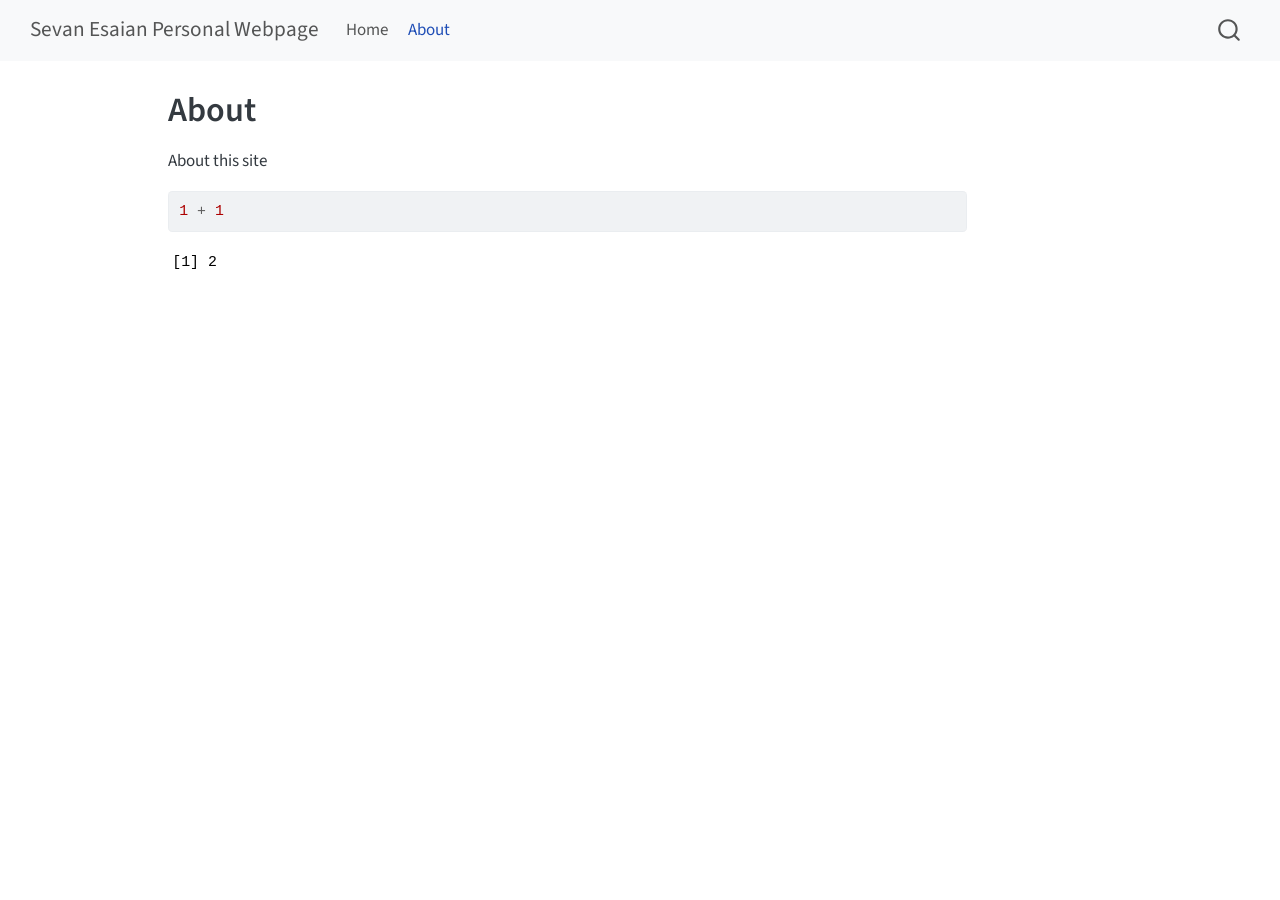
==== docs/about.html @ 4bac989a "my commit message" ====
<!DOCTYPE html>
<html xmlns="http://www.w3.org/1999/xhtml" lang="en" xml:lang="en"><head>

<meta charset="utf-8">
<meta name="generator" content="quarto-1.5.56">

<meta name="viewport" content="width=device-width, initial-scale=1.0, user-scalable=yes">


<title>About – Sevan Esaian Personal Webpage</title>
<style>
code{white-space: pre-wrap;}
span.smallcaps{font-variant: small-caps;}
div.columns{display: flex; gap: min(4vw, 1.5em);}
div.column{flex: auto; overflow-x: auto;}
div.hanging-indent{margin-left: 1.5em; text-indent: -1.5em;}
ul.task-list{list-style: none;}
ul.task-list li input[type="checkbox"] {
  width: 0.8em;
  margin: 0 0.8em 0.2em -1em; /* quarto-specific, see https://github.com/quarto-dev/quarto-cli/issues/4556 */ 
  vertical-align: middle;
}
/* CSS for syntax highlighting */
pre > code.sourceCode { white-space: pre; position: relative; }
pre > code.sourceCode > span { line-height: 1.25; }
pre > code.sourceCode > span:empty { height: 1.2em; }
.sourceCode { overflow: visible; }
code.sourceCode > span { color: inherit; text-decoration: inherit; }
div.sourceCode { margin: 1em 0; }
pre.sourceCode { margin: 0; }
@media screen {
div.sourceCode { overflow: auto; }
}
@media print {
pre > code.sourceCode { white-space: pre-wrap; }
pre > code.sourceCode > span { display: inline-block; text-indent: -5em; padding-left: 5em; }
}
pre.numberSource code
  { counter-reset: source-line 0; }
pre.numberSource code > span
  { position: relative; left: -4em; counter-increment: source-line; }
pre.numberSource code > span > a:first-child::before
  { content: counter(source-line);
    position: relative; left: -1em; text-align: right; vertical-align: baseline;
    border: none; display: inline-block;
    -webkit-touch-callout: none; -webkit-user-select: none;
    -khtml-user-select: none; -moz-user-select: none;
    -ms-user-select: none; user-select: none;
    padding: 0 4px; width: 4em;
  }
pre.numberSource { margin-left: 3em;  padding-left: 4px; }
div.sourceCode
  {   }
@media screen {
pre > code.sourceCode > span > a:first-child::before { text-decoration: underline; }
}
</style>


<script src="site_libs/quarto-nav/quarto-nav.js"></script>
<script src="site_libs/quarto-nav/headroom.min.js"></script>
<script src="site_libs/clipboard/clipboard.min.js"></script>
<script src="site_libs/quarto-search/autocomplete.umd.js"></script>
<script src="site_libs/quarto-search/fuse.min.js"></script>
<script src="site_libs/quarto-search/quarto-search.js"></script>
<meta name="quarto:offset" content="./">
<script src="site_libs/quarto-html/quarto.js"></script>
<script src="site_libs/quarto-html/popper.min.js"></script>
<script src="site_libs/quarto-html/tippy.umd.min.js"></script>
<script src="site_libs/quarto-html/anchor.min.js"></script>
<link href="site_libs/quarto-html/tippy.css" rel="stylesheet">
<link href="site_libs/quarto-html/quarto-syntax-highlighting.css" rel="stylesheet" id="quarto-text-highlighting-styles">
<script src="site_libs/bootstrap/bootstrap.min.js"></script>
<link href="site_libs/bootstrap/bootstrap-icons.css" rel="stylesheet">
<link href="site_libs/bootstrap/bootstrap.min.css" rel="stylesheet" id="quarto-bootstrap" data-mode="light">
<script id="quarto-search-options" type="application/json">{
  "location": "navbar",
  "copy-button": false,
  "collapse-after": 3,
  "panel-placement": "end",
  "type": "overlay",
  "limit": 50,
  "keyboard-shortcut": [
    "f",
    "/",
    "s"
  ],
  "show-item-context": false,
  "language": {
    "search-no-results-text": "No results",
    "search-matching-documents-text": "matching documents",
    "search-copy-link-title": "Copy link to search",
    "search-hide-matches-text": "Hide additional matches",
    "search-more-match-text": "more match in this document",
    "search-more-matches-text": "more matches in this document",
    "search-clear-button-title": "Clear",
    "search-text-placeholder": "",
    "search-detached-cancel-button-title": "Cancel",
    "search-submit-button-title": "Submit",
    "search-label": "Search"
  }
}</script>


<link rel="stylesheet" href="styles.css">
</head>

<body class="nav-fixed">

<div id="quarto-search-results"></div>
  <header id="quarto-header" class="headroom fixed-top">
    <nav class="navbar navbar-expand-lg " data-bs-theme="dark">
      <div class="navbar-container container-fluid">
      <div class="navbar-brand-container mx-auto">
    <a class="navbar-brand" href="./index.html">
    <span class="navbar-title">Sevan Esaian Personal Webpage</span>
    </a>
  </div>
            <div id="quarto-search" class="" title="Search"></div>
          <button class="navbar-toggler" type="button" data-bs-toggle="collapse" data-bs-target="#navbarCollapse" aria-controls="navbarCollapse" role="menu" aria-expanded="false" aria-label="Toggle navigation" onclick="if (window.quartoToggleHeadroom) { window.quartoToggleHeadroom(); }">
  <span class="navbar-toggler-icon"></span>
</button>
          <div class="collapse navbar-collapse" id="navbarCollapse">
            <ul class="navbar-nav navbar-nav-scroll me-auto">
  <li class="nav-item">
    <a class="nav-link" href="./index.html"> 
<span class="menu-text">Home</span></a>
  </li>  
  <li class="nav-item">
    <a class="nav-link active" href="./about.html" aria-current="page"> 
<span class="menu-text">About</span></a>
  </li>  
</ul>
          </div> <!-- /navcollapse -->
            <div class="quarto-navbar-tools">
</div>
      </div> <!-- /container-fluid -->
    </nav>
</header>
<!-- content -->
<div id="quarto-content" class="quarto-container page-columns page-rows-contents page-layout-article page-navbar">
<!-- sidebar -->
<!-- margin-sidebar -->
    <div id="quarto-margin-sidebar" class="sidebar margin-sidebar zindex-bottom">
        
    </div>
<!-- main -->
<main class="content" id="quarto-document-content">

<header id="title-block-header" class="quarto-title-block default">
<div class="quarto-title">
<h1 class="title">About</h1>
</div>



<div class="quarto-title-meta">

    
  
    
  </div>
  


</header>


<p>About this site</p>
<div class="cell">
<div class="sourceCode cell-code" id="cb1"><pre class="sourceCode r code-with-copy"><code class="sourceCode r"><span id="cb1-1"><a href="#cb1-1" aria-hidden="true" tabindex="-1"></a><span class="dv">1</span> <span class="sc">+</span> <span class="dv">1</span></span></code><button title="Copy to Clipboard" class="code-copy-button"><i class="bi"></i></button></pre></div>
<div class="cell-output cell-output-stdout">
<pre><code>[1] 2</code></pre>
</div>
</div>



</main> <!-- /main -->
<script id="quarto-html-after-body" type="application/javascript">
window.document.addEventListener("DOMContentLoaded", function (event) {
  const toggleBodyColorMode = (bsSheetEl) => {
    const mode = bsSheetEl.getAttribute("data-mode");
    const bodyEl = window.document.querySelector("body");
    if (mode === "dark") {
      bodyEl.classList.add("quarto-dark");
      bodyEl.classList.remove("quarto-light");
    } else {
      bodyEl.classList.add("quarto-light");
      bodyEl.classList.remove("quarto-dark");
    }
  }
  const toggleBodyColorPrimary = () => {
    const bsSheetEl = window.document.querySelector("link#quarto-bootstrap");
    if (bsSheetEl) {
      toggleBodyColorMode(bsSheetEl);
    }
  }
  toggleBodyColorPrimary();  
  const icon = "";
  const anchorJS = new window.AnchorJS();
  anchorJS.options = {
    placement: 'right',
    icon: icon
  };
  anchorJS.add('.anchored');
  const isCodeAnnotation = (el) => {
    for (const clz of el.classList) {
      if (clz.startsWith('code-annotation-')) {                     
        return true;
      }
    }
    return false;
  }
  const onCopySuccess = function(e) {
    // button target
    const button = e.trigger;
    // don't keep focus
    button.blur();
    // flash "checked"
    button.classList.add('code-copy-button-checked');
    var currentTitle = button.getAttribute("title");
    button.setAttribute("title", "Copied!");
    let tooltip;
    if (window.bootstrap) {
      button.setAttribute("data-bs-toggle", "tooltip");
      button.setAttribute("data-bs-placement", "left");
      button.setAttribute("data-bs-title", "Copied!");
      tooltip = new bootstrap.Tooltip(button, 
        { trigger: "manual", 
          customClass: "code-copy-button-tooltip",
          offset: [0, -8]});
      tooltip.show();    
    }
    setTimeout(function() {
      if (tooltip) {
        tooltip.hide();
        button.removeAttribute("data-bs-title");
        button.removeAttribute("data-bs-toggle");
        button.removeAttribute("data-bs-placement");
      }
      button.setAttribute("title", currentTitle);
      button.classList.remove('code-copy-button-checked');
    }, 1000);
    // clear code selection
    e.clearSelection();
  }
  const getTextToCopy = function(trigger) {
      const codeEl = trigger.previousElementSibling.cloneNode(true);
      for (const childEl of codeEl.children) {
        if (isCodeAnnotation(childEl)) {
          childEl.remove();
        }
      }
      return codeEl.innerText;
  }
  const clipboard = new window.ClipboardJS('.code-copy-button:not([data-in-quarto-modal])', {
    text: getTextToCopy
  });
  clipboard.on('success', onCopySuccess);
  if (window.document.getElementById('quarto-embedded-source-code-modal')) {
    // For code content inside modals, clipBoardJS needs to be initialized with a container option
    // TODO: Check when it could be a function (https://github.com/zenorocha/clipboard.js/issues/860)
    const clipboardModal = new window.ClipboardJS('.code-copy-button[data-in-quarto-modal]', {
      text: getTextToCopy,
      container: window.document.getElementById('quarto-embedded-source-code-modal')
    });
    clipboardModal.on('success', onCopySuccess);
  }
    var localhostRegex = new RegExp(/^(?:http|https):\/\/localhost\:?[0-9]*\//);
    var mailtoRegex = new RegExp(/^mailto:/);
      var filterRegex = new RegExp('/' + window.location.host + '/');
    var isInternal = (href) => {
        return filterRegex.test(href) || localhostRegex.test(href) || mailtoRegex.test(href);
    }
    // Inspect non-navigation links and adorn them if external
 	var links = window.document.querySelectorAll('a[href]:not(.nav-link):not(.navbar-brand):not(.toc-action):not(.sidebar-link):not(.sidebar-item-toggle):not(.pagination-link):not(.no-external):not([aria-hidden]):not(.dropdown-item):not(.quarto-navigation-tool):not(.about-link)');
    for (var i=0; i<links.length; i++) {
      const link = links[i];
      if (!isInternal(link.href)) {
        // undo the damage that might have been done by quarto-nav.js in the case of
        // links that we want to consider external
        if (link.dataset.originalHref !== undefined) {
          link.href = link.dataset.originalHref;
        }
      }
    }
  function tippyHover(el, contentFn, onTriggerFn, onUntriggerFn) {
    const config = {
      allowHTML: true,
      maxWidth: 500,
      delay: 100,
      arrow: false,
      appendTo: function(el) {
          return el.parentElement;
      },
      interactive: true,
      interactiveBorder: 10,
      theme: 'quarto',
      placement: 'bottom-start',
    };
    if (contentFn) {
      config.content = contentFn;
    }
    if (onTriggerFn) {
      config.onTrigger = onTriggerFn;
    }
    if (onUntriggerFn) {
      config.onUntrigger = onUntriggerFn;
    }
    window.tippy(el, config); 
  }
  const noterefs = window.document.querySelectorAll('a[role="doc-noteref"]');
  for (var i=0; i<noterefs.length; i++) {
    const ref = noterefs[i];
    tippyHover(ref, function() {
      // use id or data attribute instead here
      let href = ref.getAttribute('data-footnote-href') || ref.getAttribute('href');
      try { href = new URL(href).hash; } catch {}
      const id = href.replace(/^#\/?/, "");
      const note = window.document.getElementById(id);
      if (note) {
        return note.innerHTML;
      } else {
        return "";
      }
    });
  }
  const xrefs = window.document.querySelectorAll('a.quarto-xref');
  const processXRef = (id, note) => {
    // Strip column container classes
    const stripColumnClz = (el) => {
      el.classList.remove("page-full", "page-columns");
      if (el.children) {
        for (const child of el.children) {
          stripColumnClz(child);
        }
      }
    }
    stripColumnClz(note)
    if (id === null || id.startsWith('sec-')) {
      // Special case sections, only their first couple elements
      const container = document.createElement("div");
      if (note.children && note.children.length > 2) {
        container.appendChild(note.children[0].cloneNode(true));
        for (let i = 1; i < note.children.length; i++) {
          const child = note.children[i];
          if (child.tagName === "P" && child.innerText === "") {
            continue;
          } else {
            container.appendChild(child.cloneNode(true));
            break;
          }
        }
        if (window.Quarto?.typesetMath) {
          window.Quarto.typesetMath(container);
        }
        return container.innerHTML
      } else {
        if (window.Quarto?.typesetMath) {
          window.Quarto.typesetMath(note);
        }
        return note.innerHTML;
      }
    } else {
      // Remove any anchor links if they are present
      const anchorLink = note.querySelector('a.anchorjs-link');
      if (anchorLink) {
        anchorLink.remove();
      }
      if (window.Quarto?.typesetMath) {
        window.Quarto.typesetMath(note);
      }
      // TODO in 1.5, we should make sure this works without a callout special case
      if (note.classList.contains("callout")) {
        return note.outerHTML;
      } else {
        return note.innerHTML;
      }
    }
  }
  for (var i=0; i<xrefs.length; i++) {
    const xref = xrefs[i];
    tippyHover(xref, undefined, function(instance) {
      instance.disable();
      let url = xref.getAttribute('href');
      let hash = undefined; 
      if (url.startsWith('#')) {
        hash = url;
      } else {
        try { hash = new URL(url).hash; } catch {}
      }
      if (hash) {
        const id = hash.replace(/^#\/?/, "");
        const note = window.document.getElementById(id);
        if (note !== null) {
          try {
            const html = processXRef(id, note.cloneNode(true));
            instance.setContent(html);
          } finally {
            instance.enable();
            instance.show();
          }
        } else {
          // See if we can fetch this
          fetch(url.split('#')[0])
          .then(res => res.text())
          .then(html => {
            const parser = new DOMParser();
            const htmlDoc = parser.parseFromString(html, "text/html");
            const note = htmlDoc.getElementById(id);
            if (note !== null) {
              const html = processXRef(id, note);
              instance.setContent(html);
            } 
          }).finally(() => {
            instance.enable();
            instance.show();
          });
        }
      } else {
        // See if we can fetch a full url (with no hash to target)
        // This is a special case and we should probably do some content thinning / targeting
        fetch(url)
        .then(res => res.text())
        .then(html => {
          const parser = new DOMParser();
          const htmlDoc = parser.parseFromString(html, "text/html");
          const note = htmlDoc.querySelector('main.content');
          if (note !== null) {
            // This should only happen for chapter cross references
            // (since there is no id in the URL)
            // remove the first header
            if (note.children.length > 0 && note.children[0].tagName === "HEADER") {
              note.children[0].remove();
            }
            const html = processXRef(null, note);
            instance.setContent(html);
          } 
        }).finally(() => {
          instance.enable();
          instance.show();
        });
      }
    }, function(instance) {
    });
  }
      let selectedAnnoteEl;
      const selectorForAnnotation = ( cell, annotation) => {
        let cellAttr = 'data-code-cell="' + cell + '"';
        let lineAttr = 'data-code-annotation="' +  annotation + '"';
        const selector = 'span[' + cellAttr + '][' + lineAttr + ']';
        return selector;
      }
      const selectCodeLines = (annoteEl) => {
        const doc = window.document;
        const targetCell = annoteEl.getAttribute("data-target-cell");
        const targetAnnotation = annoteEl.getAttribute("data-target-annotation");
        const annoteSpan = window.document.querySelector(selectorForAnnotation(targetCell, targetAnnotation));
        const lines = annoteSpan.getAttribute("data-code-lines").split(",");
        const lineIds = lines.map((line) => {
          return targetCell + "-" + line;
        })
        let top = null;
        let height = null;
        let parent = null;
        if (lineIds.length > 0) {
            //compute the position of the single el (top and bottom and make a div)
            const el = window.document.getElementById(lineIds[0]);
            top = el.offsetTop;
            height = el.offsetHeight;
            parent = el.parentElement.parentElement;
          if (lineIds.length > 1) {
            const lastEl = window.document.getElementById(lineIds[lineIds.length - 1]);
            const bottom = lastEl.offsetTop + lastEl.offsetHeight;
            height = bottom - top;
          }
          if (top !== null && height !== null && parent !== null) {
            // cook up a div (if necessary) and position it 
            let div = window.document.getElementById("code-annotation-line-highlight");
            if (div === null) {
              div = window.document.createElement("div");
              div.setAttribute("id", "code-annotation-line-highlight");
              div.style.position = 'absolute';
              parent.appendChild(div);
            }
            div.style.top = top - 2 + "px";
            div.style.height = height + 4 + "px";
            div.style.left = 0;
            let gutterDiv = window.document.getElementById("code-annotation-line-highlight-gutter");
            if (gutterDiv === null) {
              gutterDiv = window.document.createElement("div");
              gutterDiv.setAttribute("id", "code-annotation-line-highlight-gutter");
              gutterDiv.style.position = 'absolute';
              const codeCell = window.document.getElementById(targetCell);
              const gutter = codeCell.querySelector('.code-annotation-gutter');
              gutter.appendChild(gutterDiv);
            }
            gutterDiv.style.top = top - 2 + "px";
            gutterDiv.style.height = height + 4 + "px";
          }
          selectedAnnoteEl = annoteEl;
        }
      };
      const unselectCodeLines = () => {
        const elementsIds = ["code-annotation-line-highlight", "code-annotation-line-highlight-gutter"];
        elementsIds.forEach((elId) => {
          const div = window.document.getElementById(elId);
          if (div) {
            div.remove();
          }
        });
        selectedAnnoteEl = undefined;
      };
        // Handle positioning of the toggle
    window.addEventListener(
      "resize",
      throttle(() => {
        elRect = undefined;
        if (selectedAnnoteEl) {
          selectCodeLines(selectedAnnoteEl);
        }
      }, 10)
    );
    function throttle(fn, ms) {
    let throttle = false;
    let timer;
      return (...args) => {
        if(!throttle) { // first call gets through
            fn.apply(this, args);
            throttle = true;
        } else { // all the others get throttled
            if(timer) clearTimeout(timer); // cancel #2
            timer = setTimeout(() => {
              fn.apply(this, args);
              timer = throttle = false;
            }, ms);
        }
      };
    }
      // Attach click handler to the DT
      const annoteDls = window.document.querySelectorAll('dt[data-target-cell]');
      for (const annoteDlNode of annoteDls) {
        annoteDlNode.addEventListener('click', (event) => {
          const clickedEl = event.target;
          if (clickedEl !== selectedAnnoteEl) {
            unselectCodeLines();
            const activeEl = window.document.querySelector('dt[data-target-cell].code-annotation-active');
            if (activeEl) {
              activeEl.classList.remove('code-annotation-active');
            }
            selectCodeLines(clickedEl);
            clickedEl.classList.add('code-annotation-active');
          } else {
            // Unselect the line
            unselectCodeLines();
            clickedEl.classList.remove('code-annotation-active');
          }
        });
      }
  const findCites = (el) => {
    const parentEl = el.parentElement;
    if (parentEl) {
      const cites = parentEl.dataset.cites;
      if (cites) {
        return {
          el,
          cites: cites.split(' ')
        };
      } else {
        return findCites(el.parentElement)
      }
    } else {
      return undefined;
    }
  };
  var bibliorefs = window.document.querySelectorAll('a[role="doc-biblioref"]');
  for (var i=0; i<bibliorefs.length; i++) {
    const ref = bibliorefs[i];
    const citeInfo = findCites(ref);
    if (citeInfo) {
      tippyHover(citeInfo.el, function() {
        var popup = window.document.createElement('div');
        citeInfo.cites.forEach(function(cite) {
          var citeDiv = window.document.createElement('div');
          citeDiv.classList.add('hanging-indent');
          citeDiv.classList.add('csl-entry');
          var biblioDiv = window.document.getElementById('ref-' + cite);
          if (biblioDiv) {
            citeDiv.innerHTML = biblioDiv.innerHTML;
          }
          popup.appendChild(citeDiv);
        });
        return popup.innerHTML;
      });
    }
  }
});
</script>
</div> <!-- /content -->




</body></html>
---- docs/site_libs/quarto-html/tippy.css ----
.tippy-box[data-animation=fade][data-state=hidden]{opacity:0}[data-tippy-root]{max-width:calc(100vw - 10px)}.tippy-box{position:relative;background-color:#333;color:#fff;border-radius:4px;font-size:14px;line-height:1.4;white-space:normal;outline:0;transition-property:transform,visibility,opacity}.tippy-box[data-placement^=top]>.tippy-arrow{bottom:0}.tippy-box[data-placement^=top]>.tippy-arrow:before{bottom:-7px;left:0;border-width:8px 8px 0;border-top-color:initial;transform-origin:center top}.tippy-box[data-placement^=bottom]>.tippy-arrow{top:0}.tippy-box[data-placement^=bottom]>.tippy-arrow:before{top:-7px;left:0;border-width:0 8px 8px;border-bottom-color:initial;transform-origin:center bottom}.tippy-box[data-placement^=left]>.tippy-arrow{right:0}.tippy-box[data-placement^=left]>.tippy-arrow:before{border-width:8px 0 8px 8px;border-left-color:initial;right:-7px;transform-origin:center left}.tippy-box[data-placement^=right]>.tippy-arrow{left:0}.tippy-box[data-placement^=right]>.tippy-arrow:before{left:-7px;border-width:8px 8px 8px 0;border-right-color:initial;transform-origin:center right}.tippy-box[data-inertia][data-state=visible]{transition-timing-function:cubic-bezier(.54,1.5,.38,1.11)}.tippy-arrow{width:16px;height:16px;color:#333}.tippy-arrow:before{content:"";position:absolute;border-color:transparent;border-style:solid}.tippy-content{position:relative;padding:5px 9px;z-index:1}
---- docs/site_libs/quarto-html/quarto-syntax-highlighting.css ----
/* quarto syntax highlight colors */
:root {
  --quarto-hl-ot-color: #003B4F;
  --quarto-hl-at-color: #657422;
  --quarto-hl-ss-color: #20794D;
  --quarto-hl-an-color: #5E5E5E;
  --quarto-hl-fu-color: #4758AB;
  --quarto-hl-st-color: #20794D;
  --quarto-hl-cf-color: #003B4F;
  --quarto-hl-op-color: #5E5E5E;
  --quarto-hl-er-color: #AD0000;
  --quarto-hl-bn-color: #AD0000;
  --quarto-hl-al-color: #AD0000;
  --quarto-hl-va-color: #111111;
  --quarto-hl-bu-color: inherit;
  --quarto-hl-ex-color: inherit;
  --quarto-hl-pp-color: #AD0000;
  --quarto-hl-in-color: #5E5E5E;
  --quarto-hl-vs-color: #20794D;
  --quarto-hl-wa-color: #5E5E5E;
  --quarto-hl-do-color: #5E5E5E;
  --quarto-hl-im-color: #00769E;
  --quarto-hl-ch-color: #20794D;
  --quarto-hl-dt-color: #AD0000;
  --quarto-hl-fl-color: #AD0000;
  --quarto-hl-co-color: #5E5E5E;
  --quarto-hl-cv-color: #5E5E5E;
  --quarto-hl-cn-color: #8f5902;
  --quarto-hl-sc-color: #5E5E5E;
  --quarto-hl-dv-color: #AD0000;
  --quarto-hl-kw-color: #003B4F;
}

/* other quarto variables */
:root {
  --quarto-font-monospace: SFMono-Regular, Menlo, Monaco, Consolas, "Liberation Mono", "Courier New", monospace;
}

pre > code.sourceCode > span {
  color: #003B4F;
}

code span {
  color: #003B4F;
}

code.sourceCode > span {
  color: #003B4F;
}

div.sourceCode,
div.sourceCode pre.sourceCode {
  color: #003B4F;
}

code span.ot {
  color: #003B4F;
  font-style: inherit;
}

code span.at {
  color: #657422;
  font-style: inherit;
}

code span.ss {
  color: #20794D;
  font-style: inherit;
}

code span.an {
  color: #5E5E5E;
  font-style: inherit;
}

code span.fu {
  color: #4758AB;
  font-style: inherit;
}

code span.st {
  color: #20794D;
  font-style: inherit;
}

code span.cf {
  color: #003B4F;
  font-weight: bold;
  font-style: inherit;
}

code span.op {
  color: #5E5E5E;
  font-style: inherit;
}

code span.er {
  color: #AD0000;
  font-style: inherit;
}

code span.bn {
  color: #AD0000;
  font-style: inherit;
}

code span.al {
  color: #AD0000;
  font-style: inherit;
}

code span.va {
  color: #111111;
  font-style: inherit;
}

code span.bu {
  font-style: inherit;
}

code span.ex {
  font-style: inherit;
}

code span.pp {
  color: #AD0000;
  font-style: inherit;
}

code span.in {
  color: #5E5E5E;
  font-style: inherit;
}

code span.vs {
  color: #20794D;
  font-style: inherit;
}

code span.wa {
  color: #5E5E5E;
  font-style: italic;
}

code span.do {
  color: #5E5E5E;
  font-style: italic;
}

code span.im {
  color: #00769E;
  font-style: inherit;
}

code span.ch {
  color: #20794D;
  font-style: inherit;
}

code span.dt {
  color: #AD0000;
  font-style: inherit;
}

code span.fl {
  color: #AD0000;
  font-style: inherit;
}

code span.co {
  color: #5E5E5E;
  font-style: inherit;
}

code span.cv {
  color: #5E5E5E;
  font-style: italic;
}

code span.cn {
  color: #8f5902;
  font-style: inherit;
}

code span.sc {
  color: #5E5E5E;
  font-style: inherit;
}

code span.dv {
  color: #AD0000;
  font-style: inherit;
}

code span.kw {
  color: #003B4F;
  font-weight: bold;
  font-style: inherit;
}

.prevent-inlining {
  content: "</";
}

/*# sourceMappingURL=debc5d5d77c3f9108843748ff7464032.css.map */
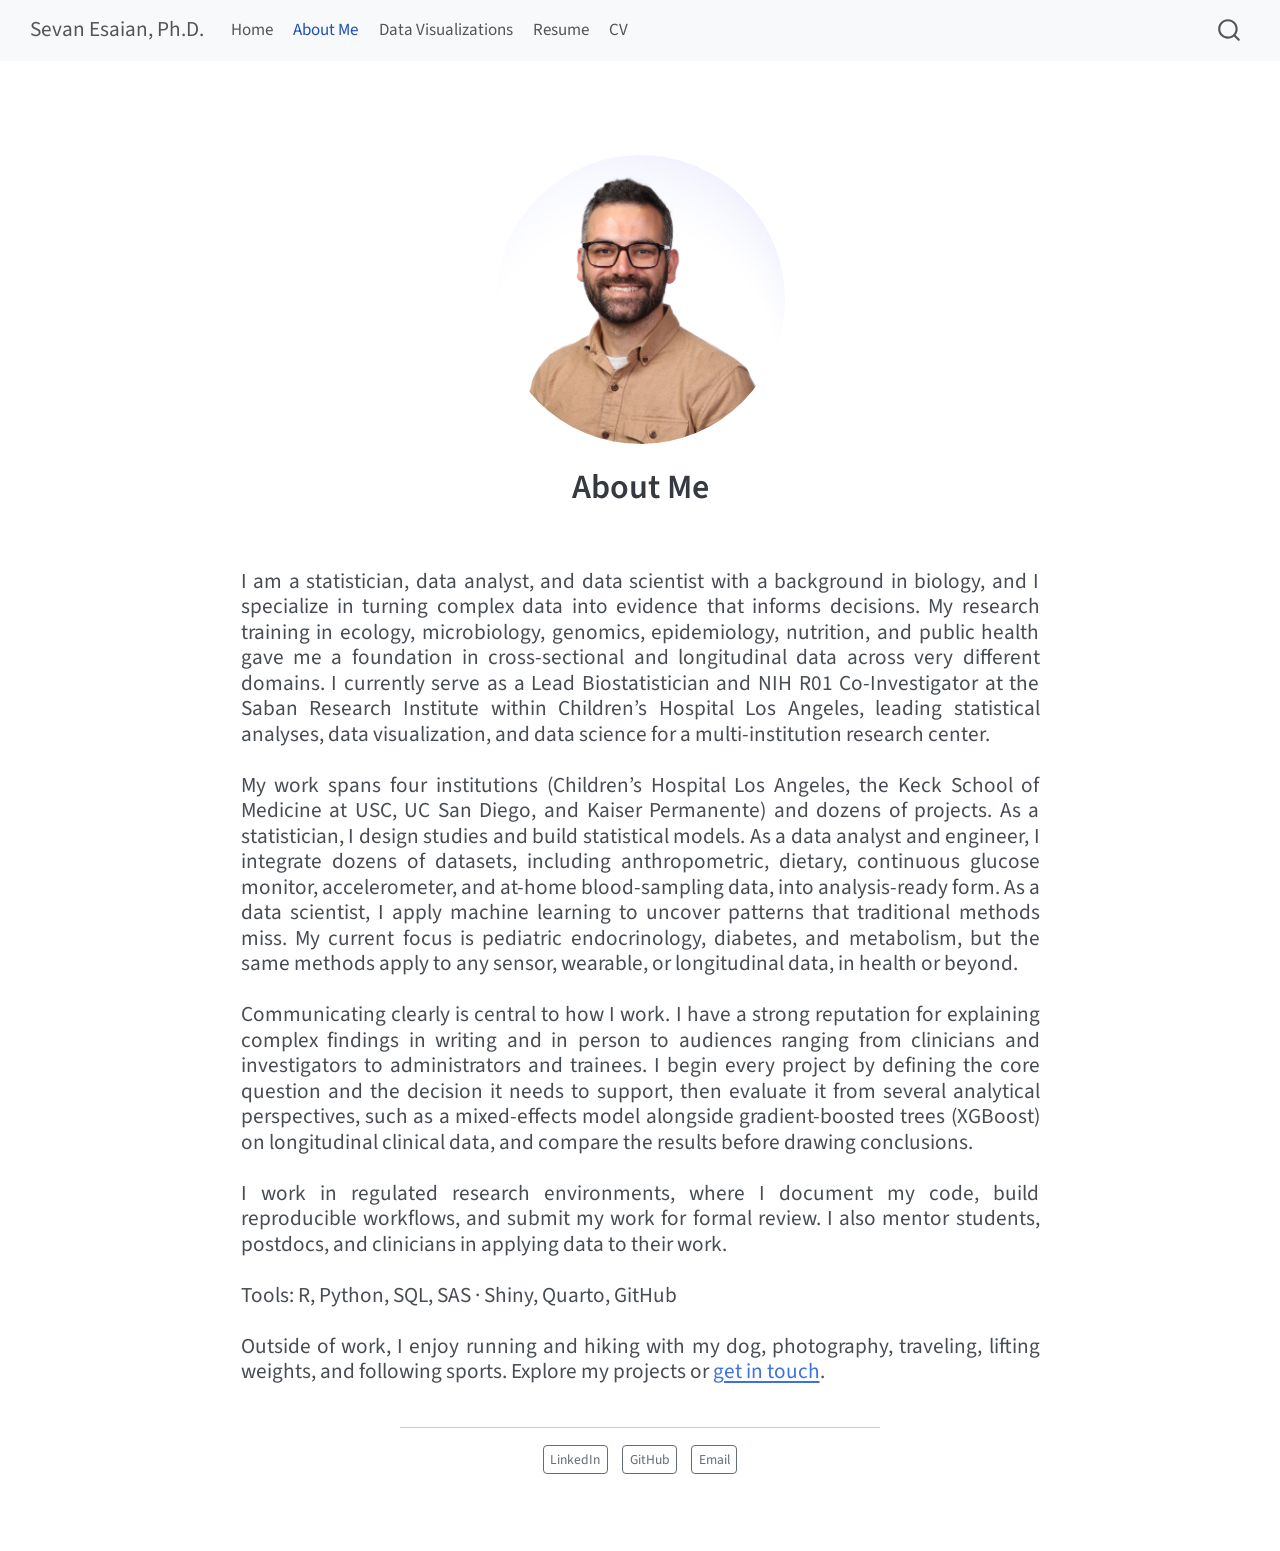
==== commit b1fe18d3: "Update website files" ====
--- a/docs/about.html
+++ b/docs/about.html
@@ -7,7 +7,7 @@
 <meta name="viewport" content="width=device-width, initial-scale=1.0, user-scalable=yes">
 
 
-<title>About – Sevan Esaian Personal Webpage</title>
+<title>About Me – Sevan Esaian, Ph.D.</title>
 <style>
 code{white-space: pre-wrap;}
 span.smallcaps{font-variant: small-caps;}
@@ -20,40 +20,6 @@
   margin: 0 0.8em 0.2em -1em; /* quarto-specific, see https://github.com/quarto-dev/quarto-cli/issues/4556 */ 
   vertical-align: middle;
 }
-/* CSS for syntax highlighting */
-pre > code.sourceCode { white-space: pre; position: relative; }
-pre > code.sourceCode > span { line-height: 1.25; }
-pre > code.sourceCode > span:empty { height: 1.2em; }
-.sourceCode { overflow: visible; }
-code.sourceCode > span { color: inherit; text-decoration: inherit; }
-div.sourceCode { margin: 1em 0; }
-pre.sourceCode { margin: 0; }
-@media screen {
-div.sourceCode { overflow: auto; }
-}
-@media print {
-pre > code.sourceCode { white-space: pre-wrap; }
-pre > code.sourceCode > span { display: inline-block; text-indent: -5em; padding-left: 5em; }
-}
-pre.numberSource code
-  { counter-reset: source-line 0; }
-pre.numberSource code > span
-  { position: relative; left: -4em; counter-increment: source-line; }
-pre.numberSource code > span > a:first-child::before
-  { content: counter(source-line);
-    position: relative; left: -1em; text-align: right; vertical-align: baseline;
-    border: none; display: inline-block;
-    -webkit-touch-callout: none; -webkit-user-select: none;
-    -khtml-user-select: none; -moz-user-select: none;
-    -ms-user-select: none; user-select: none;
-    padding: 0 4px; width: 4em;
-  }
-pre.numberSource { margin-left: 3em;  padding-left: 4px; }
-div.sourceCode
-  {   }
-@media screen {
-pre > code.sourceCode > span > a:first-child::before { text-decoration: underline; }
-}
 </style>
 
 
@@ -67,7 +33,6 @@
 <script src="site_libs/quarto-html/quarto.js"></script>
 <script src="site_libs/quarto-html/popper.min.js"></script>
 <script src="site_libs/quarto-html/tippy.umd.min.js"></script>
-<script src="site_libs/quarto-html/anchor.min.js"></script>
 <link href="site_libs/quarto-html/tippy.css" rel="stylesheet">
 <link href="site_libs/quarto-html/quarto-syntax-highlighting.css" rel="stylesheet" id="quarto-text-highlighting-styles">
 <script src="site_libs/bootstrap/bootstrap.min.js"></script>
@@ -105,7 +70,7 @@
 <link rel="stylesheet" href="styles.css">
 </head>
 
-<body class="nav-fixed">
+<body class="nav-fixed fullcontent">
 
 <div id="quarto-search-results"></div>
   <header id="quarto-header" class="headroom fixed-top">
@@ -113,7 +78,7 @@
       <div class="navbar-container container-fluid">
       <div class="navbar-brand-container mx-auto">
     <a class="navbar-brand" href="./index.html">
-    <span class="navbar-title">Sevan Esaian Personal Webpage</span>
+    <span class="navbar-title">Sevan Esaian, Ph.D.</span>
     </a>
   </div>
             <div id="quarto-search" class="" title="Search"></div>
@@ -128,7 +93,19 @@
   </li>  
   <li class="nav-item">
     <a class="nav-link active" href="./about.html" aria-current="page"> 
-<span class="menu-text">About</span></a>
+<span class="menu-text">About Me</span></a>
+  </li>  
+  <li class="nav-item">
+    <a class="nav-link" href="./datavisualization.html"> 
+<span class="menu-text">Data Visualizations</span></a>
+  </li>  
+  <li class="nav-item">
+    <a class="nav-link" href="./resume.html"> 
+<span class="menu-text">Resume</span></a>
+  </li>  
+  <li class="nav-item">
+    <a class="nav-link" href="./cv.html"> 
+<span class="menu-text">CV</span></a>
   </li>  
 </ul>
           </div> <!-- /navcollapse -->
@@ -141,42 +118,53 @@
 <div id="quarto-content" class="quarto-container page-columns page-rows-contents page-layout-article page-navbar">
 <!-- sidebar -->
 <!-- margin-sidebar -->
-    <div id="quarto-margin-sidebar" class="sidebar margin-sidebar zindex-bottom">
-        
-    </div>
+    
 <!-- main -->
-<main class="content" id="quarto-document-content">
-
-<header id="title-block-header" class="quarto-title-block default">
+<div class="quarto-about-jolla">
+  <img src="images/sevanesaian_headshot.jpg" class="about-image
+  round " style="height: 17em; width: 17em;">
+ <header id="title-block-header" class="quarto-title-block default">
 <div class="quarto-title">
-<h1 class="title">About</h1>
+<h1 class="title">About Me</h1>
 </div>
-
-
-
 <div class="quarto-title-meta">
-
-    
-  
-    
   </div>
-  
-
-
-</header>
-
-
-<p>About this site</p>
-<div class="cell">
-<div class="sourceCode cell-code" id="cb1"><pre class="sourceCode r code-with-copy"><code class="sourceCode r"><span id="cb1-1"><a href="#cb1-1" aria-hidden="true" tabindex="-1"></a><span class="dv">1</span> <span class="sc">+</span> <span class="dv">1</span></span></code><button title="Copy to Clipboard" class="code-copy-button"><i class="bi"></i></button></pre></div>
-<div class="cell-output cell-output-stdout">
-<pre><code>[1] 2</code></pre>
+</header><main class="content" id="quarto-document-content">
+<section id="i-am-a-statistician-data-analyst-and-data-scientist-with-a-background-in-biology-and-i-specialize-in-turning-complex-data-into-evidence-that-informs-decisions.-my-research-training-in-ecology-microbiology-genomics-epidemiology-nutrition-and-public-health-gave-me-a-foundation-in-cross-sectional-and-longitudinal-data-across-very-different-domains.[base64]." class="level4">
+<h4 data-anchor-id="i-am-a-statistician-data-analyst-and-data-scientist-with-a-background-in-biology-and-i-specialize-in-turning-complex-data-into-evidence-that-informs-decisions.-my-research-training-in-ecology-microbiology-genomics-epidemiology-nutrition-and-public-health-gave-me-a-foundation-in-cross-sectional-and-longitudinal-data-across-very-different-domains.[base64].">I am a statistician, data analyst, and data scientist with a background in biology, and I specialize in turning complex data into evidence that informs decisions. My research training in ecology, microbiology, genomics, epidemiology, nutrition, and public health gave me a foundation in cross-sectional and longitudinal data across very different domains. I currently serve as a Lead Biostatistician and NIH R01 Co-Investigator at the Saban Research Institute within Children’s Hospital Los Angeles, leading statistical analyses, data visualization, and data science for a multi-institution research center.</h4>
+</section>
+<section id="my-work-spans-four-institutions-childrens-hospital-los-angeles-the-keck-school-of-medicine-at-usc-uc-san-diego-and-kaiser-permanente-and-dozens-of-projects.-as-a-statistician-i-design-studies-and-build-statistical-models.-as-a-data-analyst-and-engineer-i-integrate-dozens-of-datasets-including-anthropometric-dietary-continuous-glucose-monitor-accelerometer-and-at-home-blood-sampling-data-into-analysis-ready-form.-as-a-data-scientist-i-apply-machine-learning-to-uncover-patterns-that-traditional-methods-miss.-my-current-focus-is-pediatric-endocrinology-diabetes-and-metabolism-but-the-same-methods-apply-to-any-sensor-wearable-or-longitudinal-data-in-health-or-beyond." class="level4">
+<h4 data-anchor-id="my-work-spans-four-institutions-childrens-hospital-los-angeles-the-keck-school-of-medicine-at-usc-uc-san-diego-and-kaiser-permanente-and-dozens-of-projects.-as-a-statistician-i-design-studies-and-build-statistical-models.-as-a-data-analyst-and-engineer-i-integrate-dozens-of-datasets-including-anthropometric-dietary-continuous-glucose-monitor-accelerometer-and-at-home-blood-sampling-data-into-analysis-ready-form.-as-a-data-scientist-i-apply-machine-learning-to-uncover-patterns-that-traditional-methods-miss.-my-current-focus-is-pediatric-endocrinology-diabetes-and-metabolism-but-the-same-methods-apply-to-any-sensor-wearable-or-longitudinal-data-in-health-or-beyond.">My work spans four institutions (Children’s Hospital Los Angeles, the Keck School of Medicine at USC, UC San Diego, and Kaiser Permanente) and dozens of projects. As a statistician, I design studies and build statistical models. As a data analyst and engineer, I integrate dozens of datasets, including anthropometric, dietary, continuous glucose monitor, accelerometer, and at-home blood-sampling data, into analysis-ready form. As a data scientist, I apply machine learning to uncover patterns that traditional methods miss. My current focus is pediatric endocrinology, diabetes, and metabolism, but the same methods apply to any sensor, wearable, or longitudinal data, in health or beyond.</h4>
+</section>
+<section id="communicating-clearly-is-central-to-how-i-work.-i-have-a-strong-reputation-for-explaining-complex-findings-in-writing-and-in-person-to-audiences-ranging-from-clinicians-and-investigators-to-administrators-and-trainees.[base64]." class="level4">
+<h4 data-anchor-id="communicating-clearly-is-central-to-how-i-work.-i-have-a-strong-reputation-for-explaining-complex-findings-in-writing-and-in-person-to-audiences-ranging-from-clinicians-and-investigators-to-administrators-and-trainees.[base64].">Communicating clearly is central to how I work. I have a strong reputation for explaining complex findings in writing and in person to audiences ranging from clinicians and investigators to administrators and trainees. I begin every project by defining the core question and the decision it needs to support, then evaluate it from several analytical perspectives, such as a mixed-effects model alongside gradient-boosted trees (XGBoost) on longitudinal clinical data, and compare the results before drawing conclusions.</h4>
+</section>
+<section id="i-work-in-regulated-research-environments-where-i-document-my-code-build-reproducible-workflows-and-submit-my-work-for-formal-review.-i-also-mentor-students-postdocs-and-clinicians-in-applying-data-to-their-work." class="level4">
+<h4 data-anchor-id="i-work-in-regulated-research-environments-where-i-document-my-code-build-reproducible-workflows-and-submit-my-work-for-formal-review.-i-also-mentor-students-postdocs-and-clinicians-in-applying-data-to-their-work.">I work in regulated research environments, where I document my code, build reproducible workflows, and submit my work for formal review. I also mentor students, postdocs, and clinicians in applying data to their work.</h4>
+</section>
+<section id="tools-r-python-sql-sas-shiny-quarto-github" class="level4">
+<h4 data-anchor-id="tools-r-python-sql-sas-shiny-quarto-github">Tools:&nbsp;R, Python, SQL, SAS · Shiny, Quarto, GitHub</h4>
+</section>
+<section id="outside-of-work-i-enjoy-running-and-hiking-with-my-dog-photography-traveling-lifting-weights-and-following-sports.-explore-my-projects-or-get-in-touch." class="level4">
+<h4 data-anchor-id="outside-of-work-i-enjoy-running-and-hiking-with-my-dog-photography-traveling-lifting-weights-and-following-sports.-explore-my-projects-or-get-in-touch.">Outside of work, I enjoy running and hiking with my dog, photography, traveling, lifting weights, and following sports. Explore my projects or&nbsp;<a href="mailto:esaiansevan@gmail.com">get in touch</a>.</h4>
+
+
+</section>
+</main> 
+  <hr class="about-sep">
+   <div class="about-links">
+  <a href="https://www.linkedin.com/in/sevan-esaian/" class="about-link" rel="" target="">
+     <span class="about-link-text">LinkedIn</span>
+  </a>
+  <a href="https://github.com/SevanEsaian" class="about-link" rel="" target="">
+     <span class="about-link-text">GitHub</span>
+  </a>
+  <a href="mailto:esaiansevan@gmail.com" class="about-link" rel="" target="">
+     <span class="about-link-text">Email</span>
+  </a>
 </div>
 </div>
-
-
-
-</main> <!-- /main -->
+ <!-- /main -->
 <script id="quarto-html-after-body" type="application/javascript">
 window.document.addEventListener("DOMContentLoaded", function (event) {
   const toggleBodyColorMode = (bsSheetEl) => {
@@ -197,13 +185,6 @@
     }
   }
   toggleBodyColorPrimary();  
-  const icon = "";
-  const anchorJS = new window.AnchorJS();
-  anchorJS.options = {
-    placement: 'right',
-    icon: icon
-  };
-  anchorJS.add('.anchored');
   const isCodeAnnotation = (el) => {
     for (const clz of el.classList) {
       if (clz.startsWith('code-annotation-')) {                     
--- a/docs/styles.css
+++ b/docs/styles.css
@@ -0,0 +1,8 @@
+/* css styles */
+#quarto-document-content {
+	text-align: justify;
+}
+
+.quarto-title-block .title {
+  text-align: center;
+}
